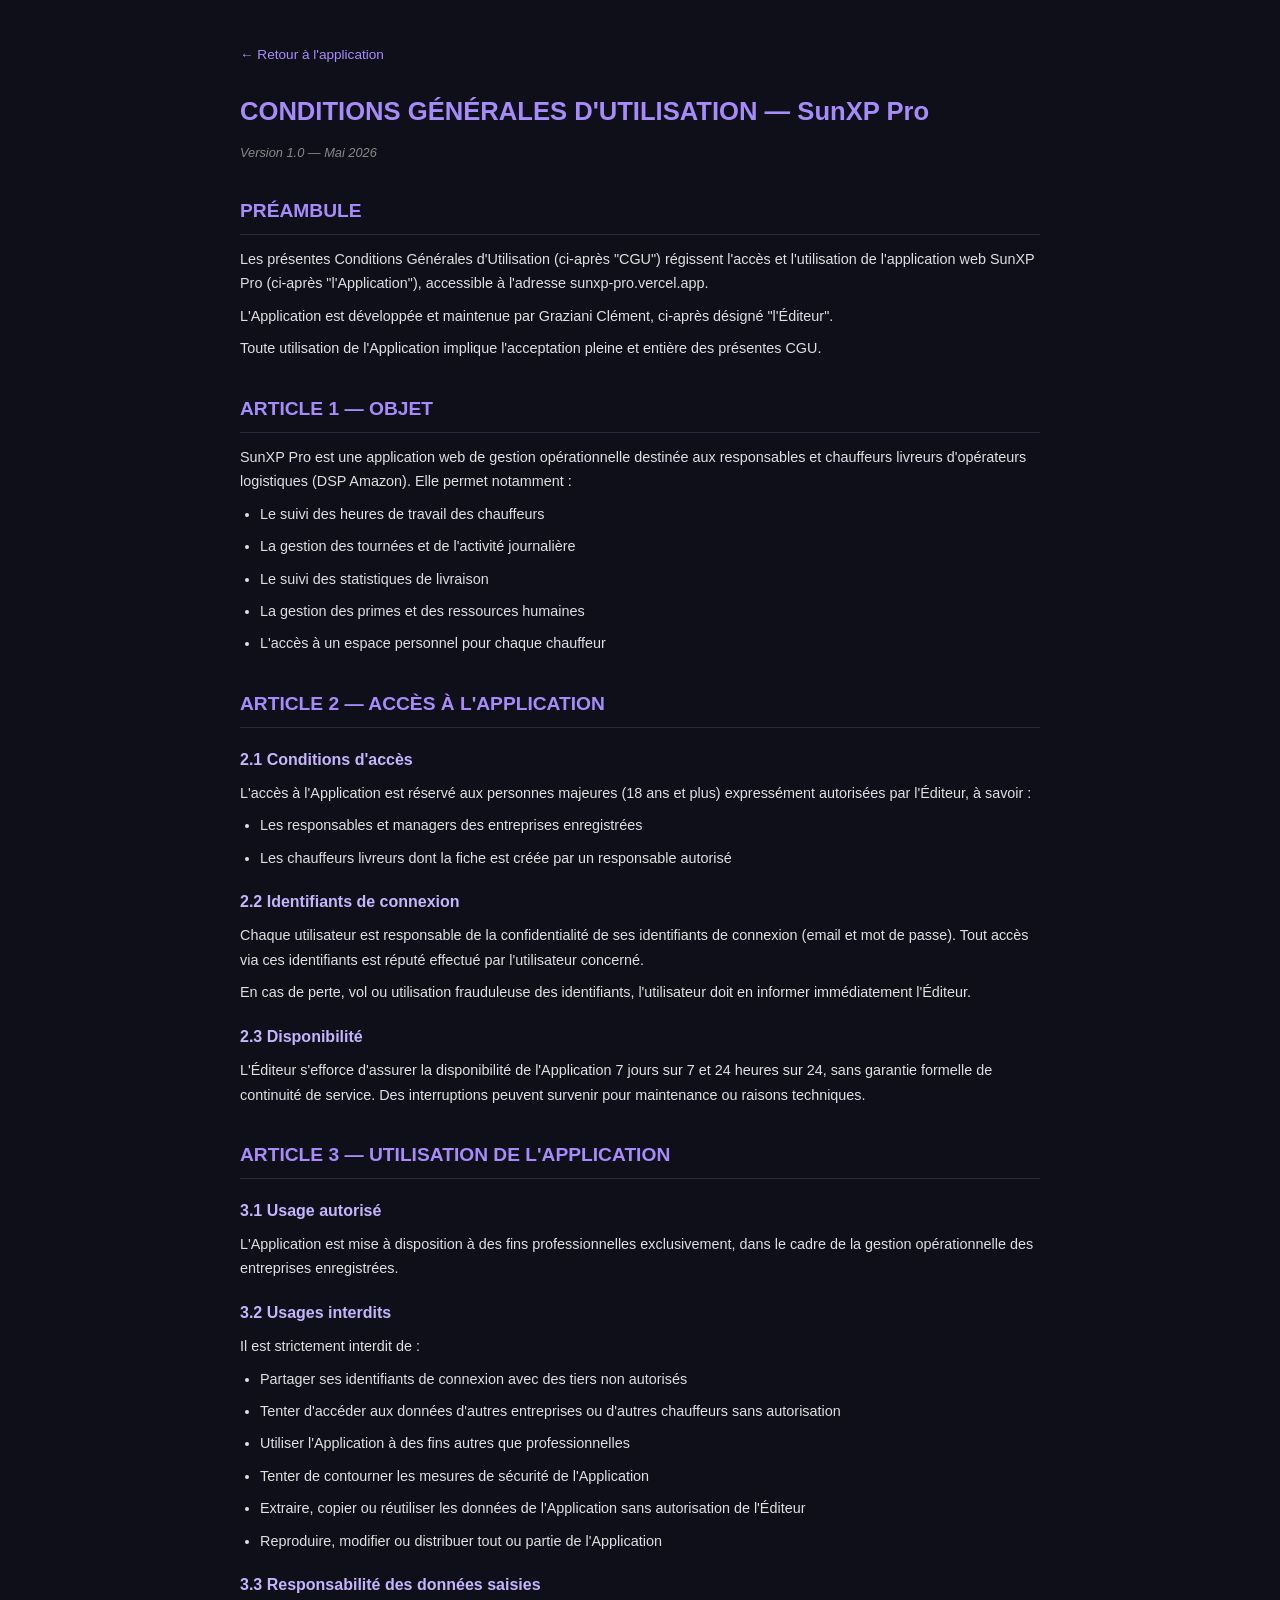
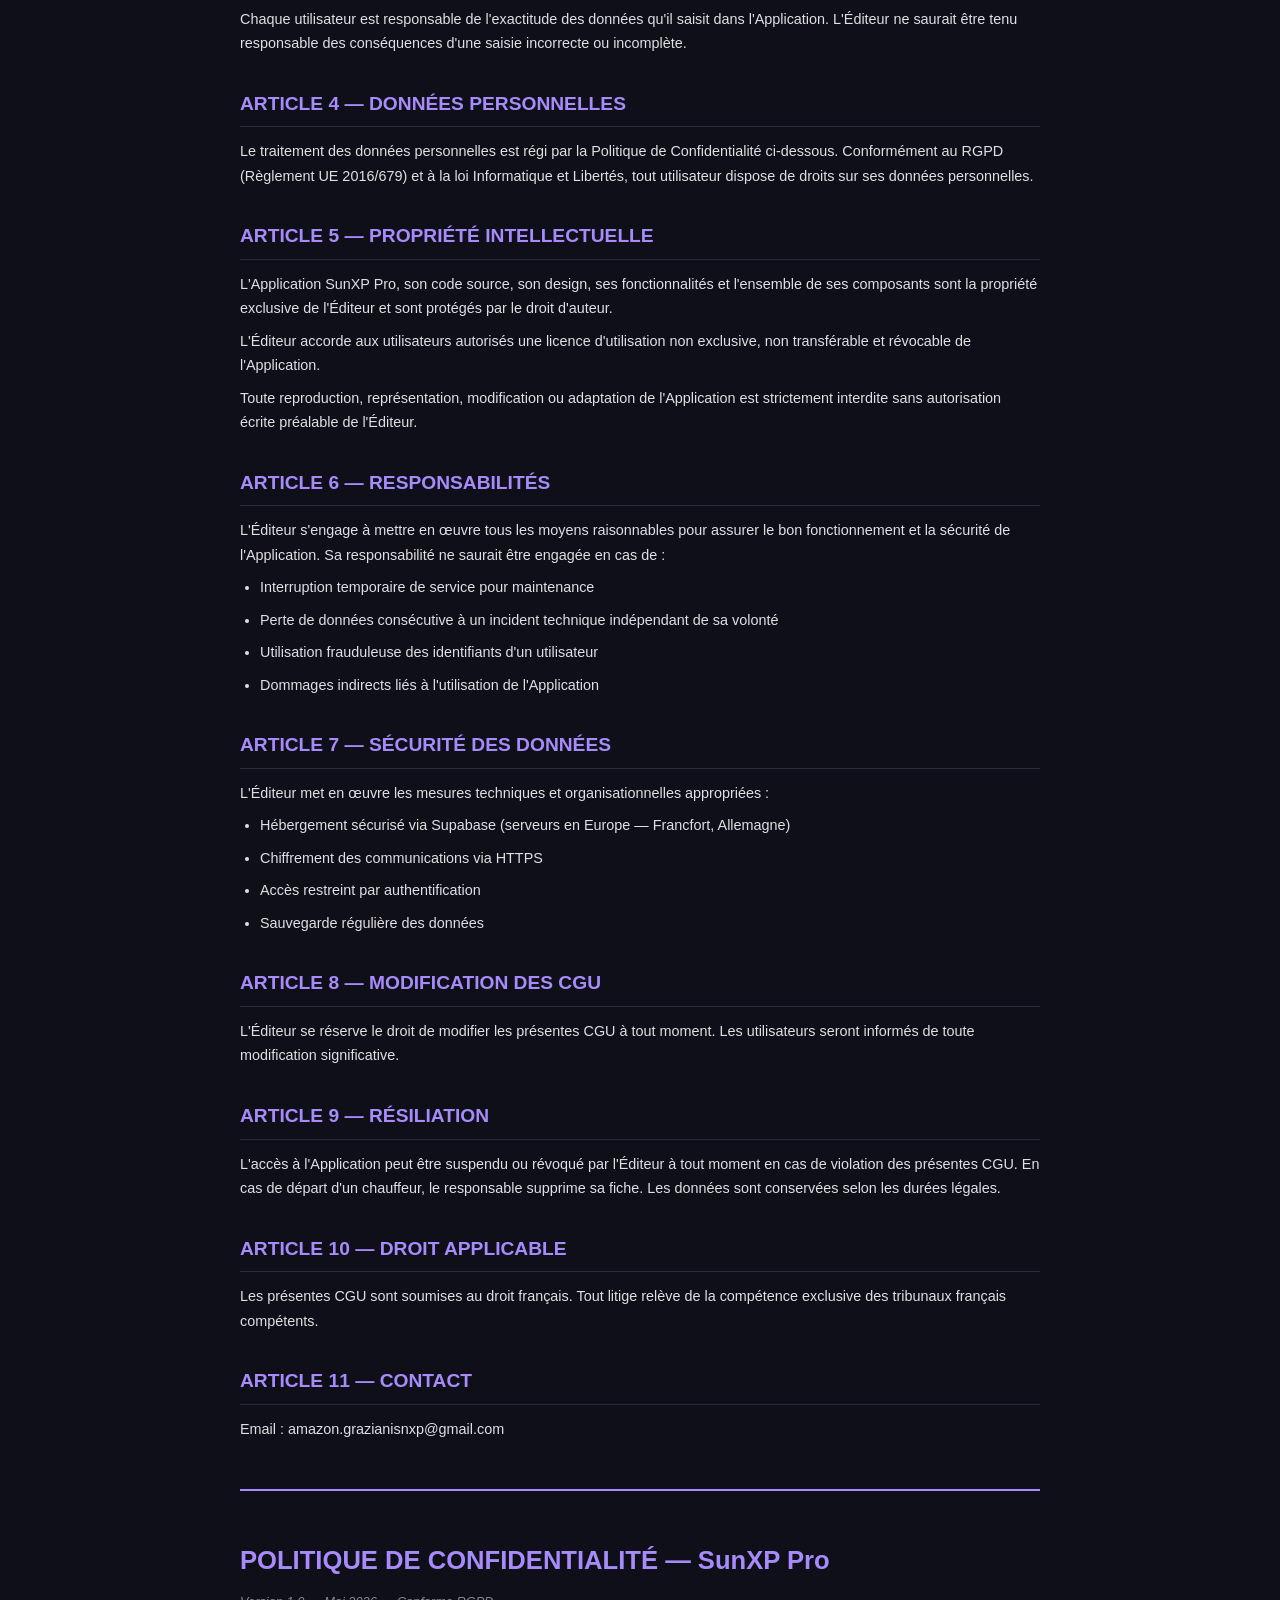
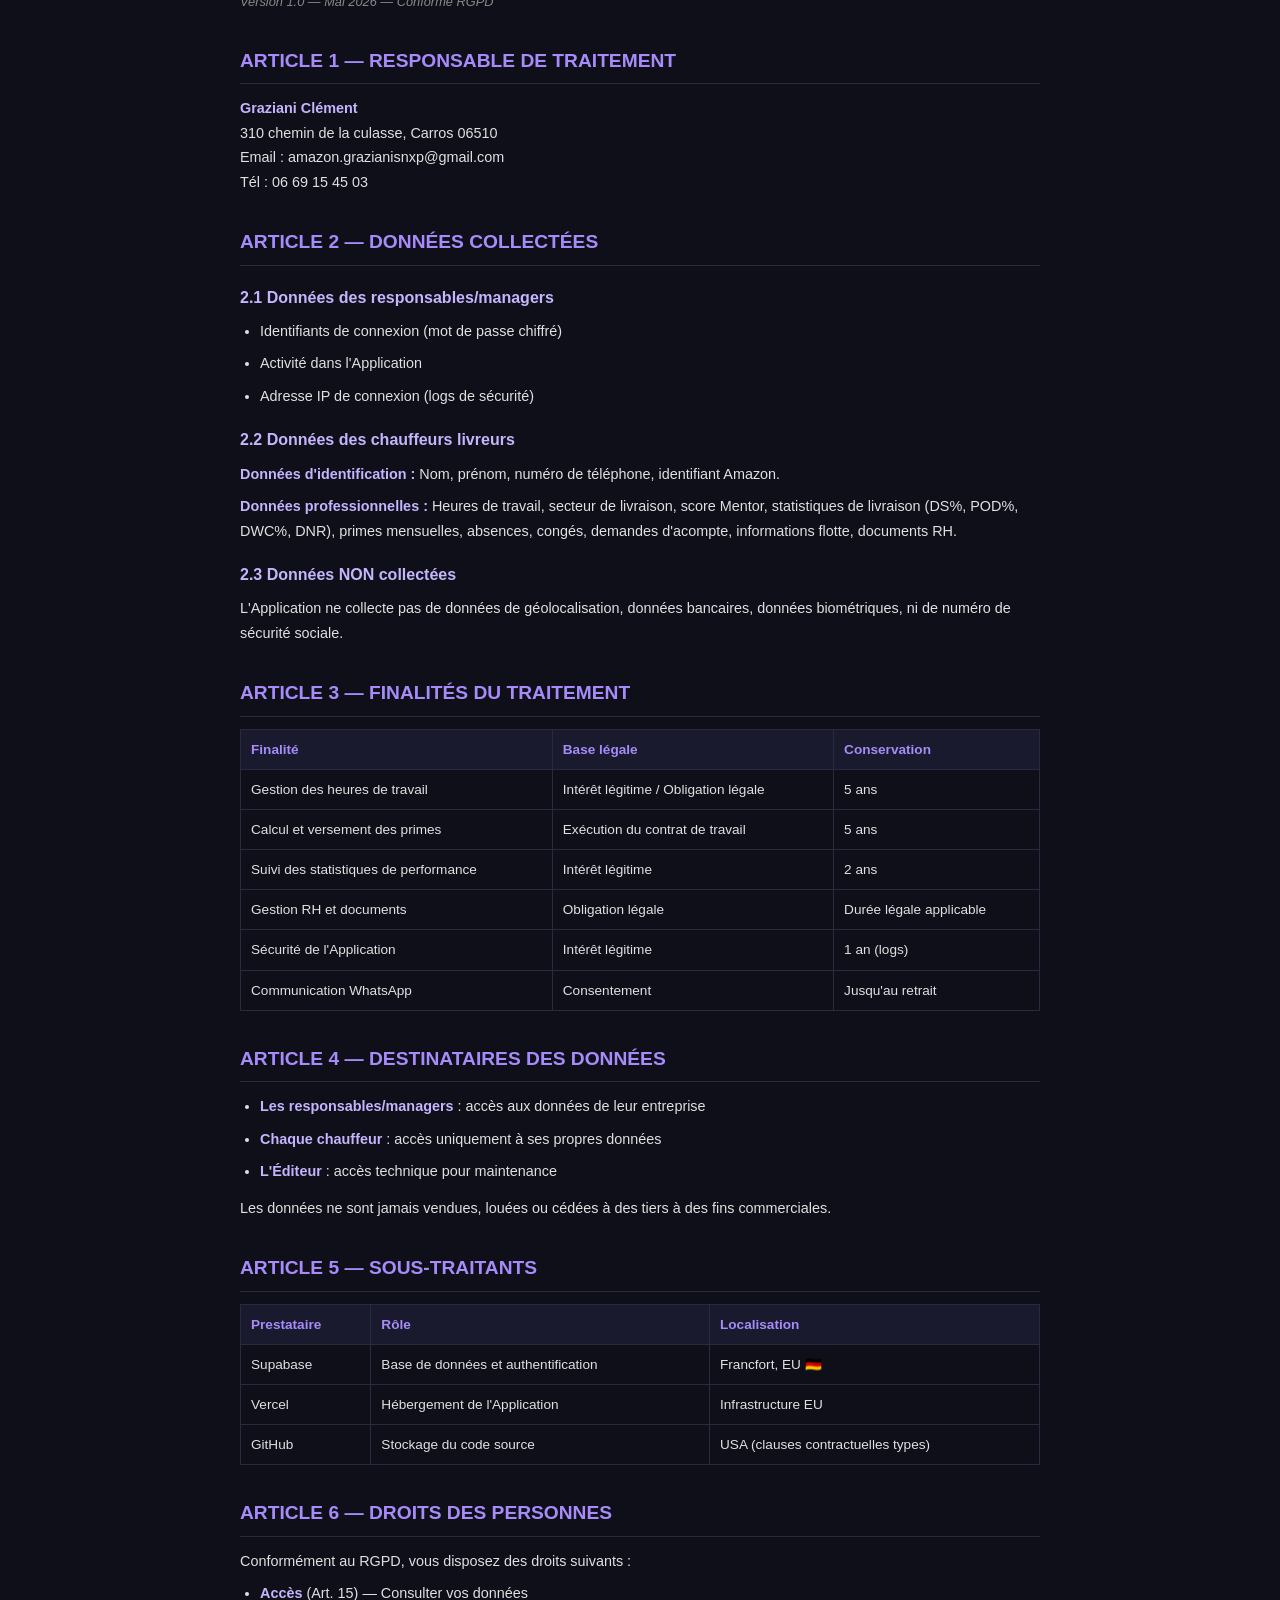
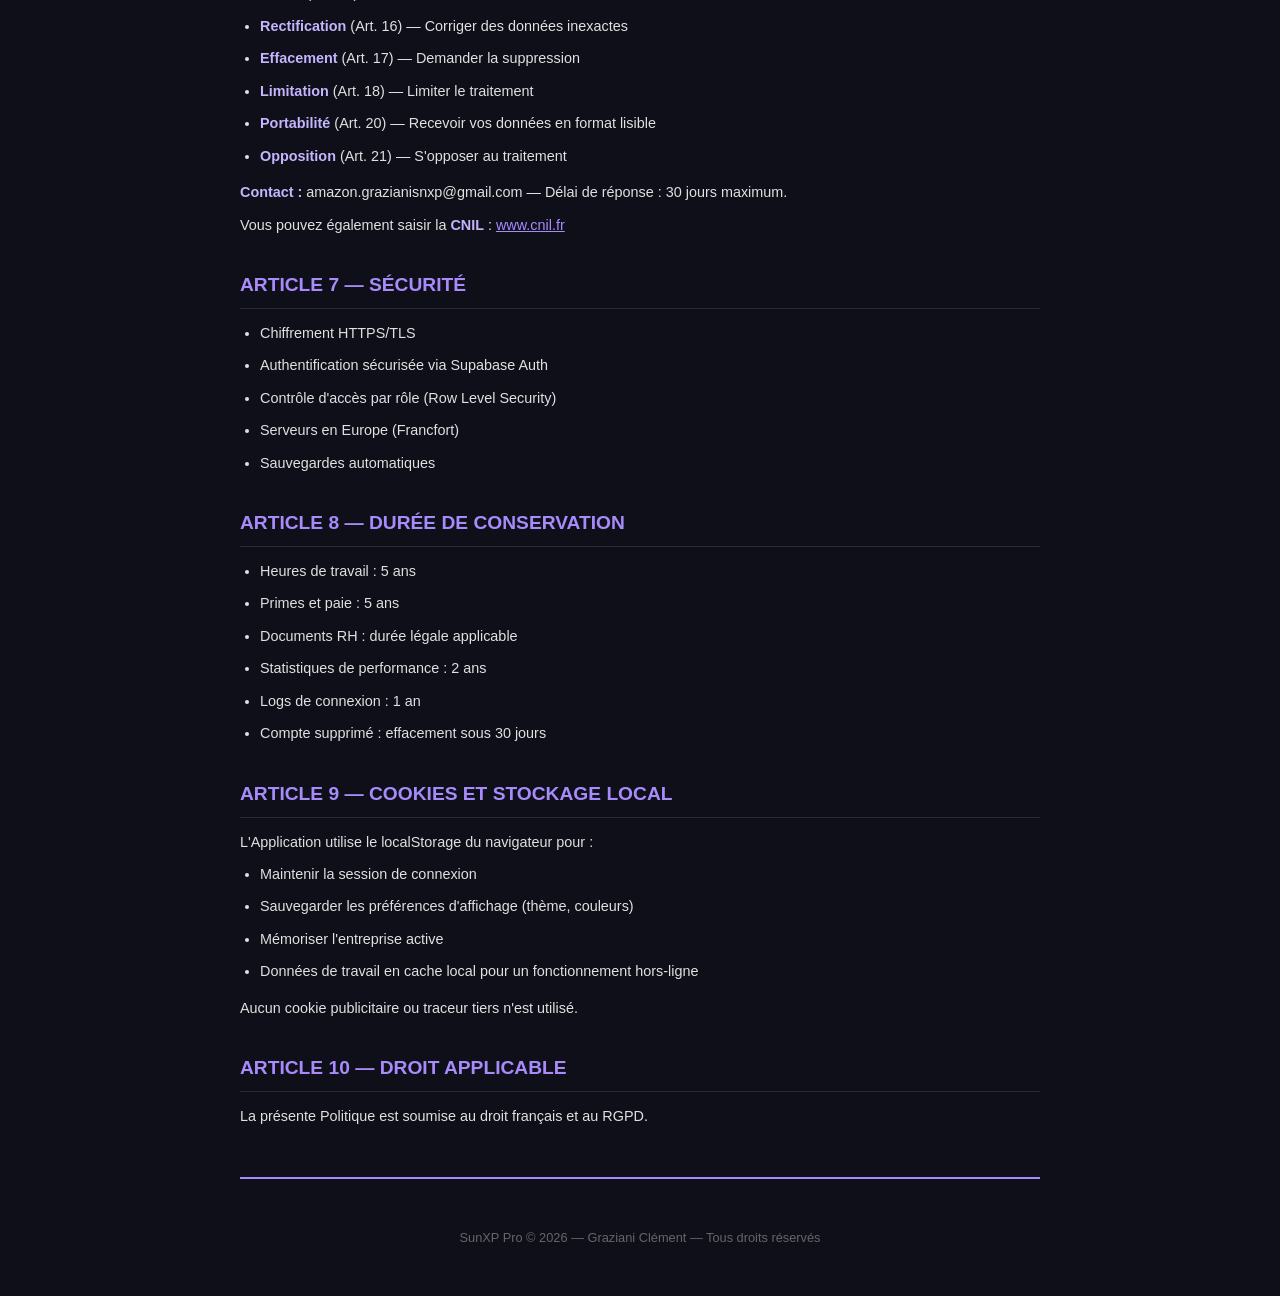
==== legal.html @ 94fd2b1e "feat: page CGU et politique de confidentialite + lien discret topbar" ====
<!DOCTYPE html>
<html lang="fr">
<head>
  <meta charset="UTF-8">
  <meta name="viewport" content="width=device-width, initial-scale=1.0">
  <title>CGU & Politique de Confidentialité — SunXP Pro</title>
  <style>
    * { margin: 0; padding: 0; box-sizing: border-box; }
    body { font-family: -apple-system, BlinkMacSystemFont, 'Segoe UI', Roboto, sans-serif; background: #0f0f1a; color: #e0e0e0; line-height: 1.7; padding: 40px 20px; }
    .container { max-width: 800px; margin: 0 auto; }
    h1 { font-size: 1.6rem; color: #a78bfa; margin-bottom: 8px; }
    h2 { font-size: 1.2rem; color: #a78bfa; margin-top: 32px; margin-bottom: 12px; border-bottom: 1px solid #2a2a3e; padding-bottom: 6px; }
    h3 { font-size: 1rem; color: #c4b5fd; margin-top: 18px; margin-bottom: 8px; }
    p, li { font-size: 0.9rem; margin-bottom: 8px; }
    ul, ol { padding-left: 20px; margin-bottom: 12px; }
    table { width: 100%; border-collapse: collapse; margin: 12px 0; font-size: 0.85rem; }
    th, td { border: 1px solid #2a2a3e; padding: 8px 10px; text-align: left; }
    th { background: #1a1a2e; color: #a78bfa; }
    .version { font-size: 0.8rem; color: #888; font-style: italic; margin-bottom: 24px; }
    .separator { border: none; border-top: 2px solid #a78bfa; margin: 48px 0; }
    .back-link { display: inline-block; margin-bottom: 24px; color: #a78bfa; text-decoration: none; font-size: 0.85rem; }
    .back-link:hover { text-decoration: underline; }
    strong { color: #c4b5fd; }
    a { color: #a78bfa; }
  </style>
</head>
<body>
  <div class="container">
    <a href="index.html" class="back-link">← Retour à l'application</a>

    <h1>CONDITIONS GÉNÉRALES D'UTILISATION — SunXP Pro</h1>
    <p class="version">Version 1.0 — Mai 2026</p>

    <h2>PRÉAMBULE</h2>
    <p>Les présentes Conditions Générales d'Utilisation (ci-après "CGU") régissent l'accès et l'utilisation de l'application web SunXP Pro (ci-après "l'Application"), accessible à l'adresse sunxp-pro.vercel.app.</p>
    <p>L'Application est développée et maintenue par Graziani Clément, ci-après désigné "l'Éditeur".</p>
    <p>Toute utilisation de l'Application implique l'acceptation pleine et entière des présentes CGU.</p>

    <h2>ARTICLE 1 — OBJET</h2>
    <p>SunXP Pro est une application web de gestion opérationnelle destinée aux responsables et chauffeurs livreurs d'opérateurs logistiques (DSP Amazon). Elle permet notamment :</p>
    <ul>
      <li>Le suivi des heures de travail des chauffeurs</li>
      <li>La gestion des tournées et de l'activité journalière</li>
      <li>Le suivi des statistiques de livraison</li>
      <li>La gestion des primes et des ressources humaines</li>
      <li>L'accès à un espace personnel pour chaque chauffeur</li>
    </ul>

    <h2>ARTICLE 2 — ACCÈS À L'APPLICATION</h2>
    <h3>2.1 Conditions d'accès</h3>
    <p>L'accès à l'Application est réservé aux personnes majeures (18 ans et plus) expressément autorisées par l'Éditeur, à savoir :</p>
    <ul>
      <li>Les responsables et managers des entreprises enregistrées</li>
      <li>Les chauffeurs livreurs dont la fiche est créée par un responsable autorisé</li>
    </ul>
    <h3>2.2 Identifiants de connexion</h3>
    <p>Chaque utilisateur est responsable de la confidentialité de ses identifiants de connexion (email et mot de passe). Tout accès via ces identifiants est réputé effectué par l'utilisateur concerné.</p>
    <p>En cas de perte, vol ou utilisation frauduleuse des identifiants, l'utilisateur doit en informer immédiatement l'Éditeur.</p>
    <h3>2.3 Disponibilité</h3>
    <p>L'Éditeur s'efforce d'assurer la disponibilité de l'Application 7 jours sur 7 et 24 heures sur 24, sans garantie formelle de continuité de service. Des interruptions peuvent survenir pour maintenance ou raisons techniques.</p>

    <h2>ARTICLE 3 — UTILISATION DE L'APPLICATION</h2>
    <h3>3.1 Usage autorisé</h3>
    <p>L'Application est mise à disposition à des fins professionnelles exclusivement, dans le cadre de la gestion opérationnelle des entreprises enregistrées.</p>
    <h3>3.2 Usages interdits</h3>
    <p>Il est strictement interdit de :</p>
    <ul>
      <li>Partager ses identifiants de connexion avec des tiers non autorisés</li>
      <li>Tenter d'accéder aux données d'autres entreprises ou d'autres chauffeurs sans autorisation</li>
      <li>Utiliser l'Application à des fins autres que professionnelles</li>
      <li>Tenter de contourner les mesures de sécurité de l'Application</li>
      <li>Extraire, copier ou réutiliser les données de l'Application sans autorisation de l'Éditeur</li>
      <li>Reproduire, modifier ou distribuer tout ou partie de l'Application</li>
    </ul>
    <h3>3.3 Responsabilité des données saisies</h3>
    <p>Chaque utilisateur est responsable de l'exactitude des données qu'il saisit dans l'Application. L'Éditeur ne saurait être tenu responsable des conséquences d'une saisie incorrecte ou incomplète.</p>

    <h2>ARTICLE 4 — DONNÉES PERSONNELLES</h2>
    <p>Le traitement des données personnelles est régi par la Politique de Confidentialité ci-dessous. Conformément au RGPD (Règlement UE 2016/679) et à la loi Informatique et Libertés, tout utilisateur dispose de droits sur ses données personnelles.</p>

    <h2>ARTICLE 5 — PROPRIÉTÉ INTELLECTUELLE</h2>
    <p>L'Application SunXP Pro, son code source, son design, ses fonctionnalités et l'ensemble de ses composants sont la propriété exclusive de l'Éditeur et sont protégés par le droit d'auteur.</p>
    <p>L'Éditeur accorde aux utilisateurs autorisés une licence d'utilisation non exclusive, non transférable et révocable de l'Application.</p>
    <p>Toute reproduction, représentation, modification ou adaptation de l'Application est strictement interdite sans autorisation écrite préalable de l'Éditeur.</p>

    <h2>ARTICLE 6 — RESPONSABILITÉS</h2>
    <p>L'Éditeur s'engage à mettre en œuvre tous les moyens raisonnables pour assurer le bon fonctionnement et la sécurité de l'Application. Sa responsabilité ne saurait être engagée en cas de :</p>
    <ul>
      <li>Interruption temporaire de service pour maintenance</li>
      <li>Perte de données consécutive à un incident technique indépendant de sa volonté</li>
      <li>Utilisation frauduleuse des identifiants d'un utilisateur</li>
      <li>Dommages indirects liés à l'utilisation de l'Application</li>
    </ul>

    <h2>ARTICLE 7 — SÉCURITÉ DES DONNÉES</h2>
    <p>L'Éditeur met en œuvre les mesures techniques et organisationnelles appropriées :</p>
    <ul>
      <li>Hébergement sécurisé via Supabase (serveurs en Europe — Francfort, Allemagne)</li>
      <li>Chiffrement des communications via HTTPS</li>
      <li>Accès restreint par authentification</li>
      <li>Sauvegarde régulière des données</li>
    </ul>

    <h2>ARTICLE 8 — MODIFICATION DES CGU</h2>
    <p>L'Éditeur se réserve le droit de modifier les présentes CGU à tout moment. Les utilisateurs seront informés de toute modification significative.</p>

    <h2>ARTICLE 9 — RÉSILIATION</h2>
    <p>L'accès à l'Application peut être suspendu ou révoqué par l'Éditeur à tout moment en cas de violation des présentes CGU. En cas de départ d'un chauffeur, le responsable supprime sa fiche. Les données sont conservées selon les durées légales.</p>

    <h2>ARTICLE 10 — DROIT APPLICABLE</h2>
    <p>Les présentes CGU sont soumises au droit français. Tout litige relève de la compétence exclusive des tribunaux français compétents.</p>

    <h2>ARTICLE 11 — CONTACT</h2>
    <p>Email : amazon.grazianisnxp@gmail.com</p>

    <hr class="separator">

    <h1>POLITIQUE DE CONFIDENTIALITÉ — SunXP Pro</h1>
    <p class="version">Version 1.0 — Mai 2026 — Conforme RGPD</p>

    <h2>ARTICLE 1 — RESPONSABLE DE TRAITEMENT</h2>
    <p><strong>Graziani Clément</strong><br>
    310 chemin de la culasse, Carros 06510<br>
    Email : amazon.grazianisnxp@gmail.com<br>
    Tél : 06 69 15 45 03</p>

    <h2>ARTICLE 2 — DONNÉES COLLECTÉES</h2>
    <h3>2.1 Données des responsables/managers</h3>
    <ul>
      <li>Identifiants de connexion (mot de passe chiffré)</li>
      <li>Activité dans l'Application</li>
      <li>Adresse IP de connexion (logs de sécurité)</li>
    </ul>
    <h3>2.2 Données des chauffeurs livreurs</h3>
    <p><strong>Données d'identification :</strong> Nom, prénom, numéro de téléphone, identifiant Amazon.</p>
    <p><strong>Données professionnelles :</strong> Heures de travail, secteur de livraison, score Mentor, statistiques de livraison (DS%, POD%, DWC%, DNR), primes mensuelles, absences, congés, demandes d'acompte, informations flotte, documents RH.</p>
    <h3>2.3 Données NON collectées</h3>
    <p>L'Application ne collecte pas de données de géolocalisation, données bancaires, données biométriques, ni de numéro de sécurité sociale.</p>

    <h2>ARTICLE 3 — FINALITÉS DU TRAITEMENT</h2>
    <table>
      <thead><tr><th>Finalité</th><th>Base légale</th><th>Conservation</th></tr></thead>
      <tbody>
        <tr><td>Gestion des heures de travail</td><td>Intérêt légitime / Obligation légale</td><td>5 ans</td></tr>
        <tr><td>Calcul et versement des primes</td><td>Exécution du contrat de travail</td><td>5 ans</td></tr>
        <tr><td>Suivi des statistiques de performance</td><td>Intérêt légitime</td><td>2 ans</td></tr>
        <tr><td>Gestion RH et documents</td><td>Obligation légale</td><td>Durée légale applicable</td></tr>
        <tr><td>Sécurité de l'Application</td><td>Intérêt légitime</td><td>1 an (logs)</td></tr>
        <tr><td>Communication WhatsApp</td><td>Consentement</td><td>Jusqu'au retrait</td></tr>
      </tbody>
    </table>

    <h2>ARTICLE 4 — DESTINATAIRES DES DONNÉES</h2>
    <ul>
      <li><strong>Les responsables/managers</strong> : accès aux données de leur entreprise</li>
      <li><strong>Chaque chauffeur</strong> : accès uniquement à ses propres données</li>
      <li><strong>L'Éditeur</strong> : accès technique pour maintenance</li>
    </ul>
    <p>Les données ne sont jamais vendues, louées ou cédées à des tiers à des fins commerciales.</p>

    <h2>ARTICLE 5 — SOUS-TRAITANTS</h2>
    <table>
      <thead><tr><th>Prestataire</th><th>Rôle</th><th>Localisation</th></tr></thead>
      <tbody>
        <tr><td>Supabase</td><td>Base de données et authentification</td><td>Francfort, EU 🇩🇪</td></tr>
        <tr><td>Vercel</td><td>Hébergement de l'Application</td><td>Infrastructure EU</td></tr>
        <tr><td>GitHub</td><td>Stockage du code source</td><td>USA (clauses contractuelles types)</td></tr>
      </tbody>
    </table>

    <h2>ARTICLE 6 — DROITS DES PERSONNES</h2>
    <p>Conformément au RGPD, vous disposez des droits suivants :</p>
    <ul>
      <li><strong>Accès</strong> (Art. 15) — Consulter vos données</li>
      <li><strong>Rectification</strong> (Art. 16) — Corriger des données inexactes</li>
      <li><strong>Effacement</strong> (Art. 17) — Demander la suppression</li>
      <li><strong>Limitation</strong> (Art. 18) — Limiter le traitement</li>
      <li><strong>Portabilité</strong> (Art. 20) — Recevoir vos données en format lisible</li>
      <li><strong>Opposition</strong> (Art. 21) — S'opposer au traitement</li>
    </ul>
    <p><strong>Contact :</strong> amazon.grazianisnxp@gmail.com — Délai de réponse : 30 jours maximum.</p>
    <p>Vous pouvez également saisir la <strong>CNIL</strong> : <a href="https://www.cnil.fr" target="_blank">www.cnil.fr</a></p>

    <h2>ARTICLE 7 — SÉCURITÉ</h2>
    <ul>
      <li>Chiffrement HTTPS/TLS</li>
      <li>Authentification sécurisée via Supabase Auth</li>
      <li>Contrôle d'accès par rôle (Row Level Security)</li>
      <li>Serveurs en Europe (Francfort)</li>
      <li>Sauvegardes automatiques</li>
    </ul>

    <h2>ARTICLE 8 — DURÉE DE CONSERVATION</h2>
    <ul>
      <li>Heures de travail : 5 ans</li>
      <li>Primes et paie : 5 ans</li>
      <li>Documents RH : durée légale applicable</li>
      <li>Statistiques de performance : 2 ans</li>
      <li>Logs de connexion : 1 an</li>
      <li>Compte supprimé : effacement sous 30 jours</li>
    </ul>

    <h2>ARTICLE 9 — COOKIES ET STOCKAGE LOCAL</h2>
    <p>L'Application utilise le localStorage du navigateur pour :</p>
    <ul>
      <li>Maintenir la session de connexion</li>
      <li>Sauvegarder les préférences d'affichage (thème, couleurs)</li>
      <li>Mémoriser l'entreprise active</li>
      <li>Données de travail en cache local pour un fonctionnement hors-ligne</li>
    </ul>
    <p>Aucun cookie publicitaire ou traceur tiers n'est utilisé.</p>

    <h2>ARTICLE 10 — DROIT APPLICABLE</h2>
    <p>La présente Politique est soumise au droit français et au RGPD.</p>

    <hr class="separator">
    <p style="text-align:center;font-size:0.8rem;color:#666;margin-top:24px;">SunXP Pro © 2026 — Graziani Clément — Tous droits réservés</p>
  </div>
</body>
</html>
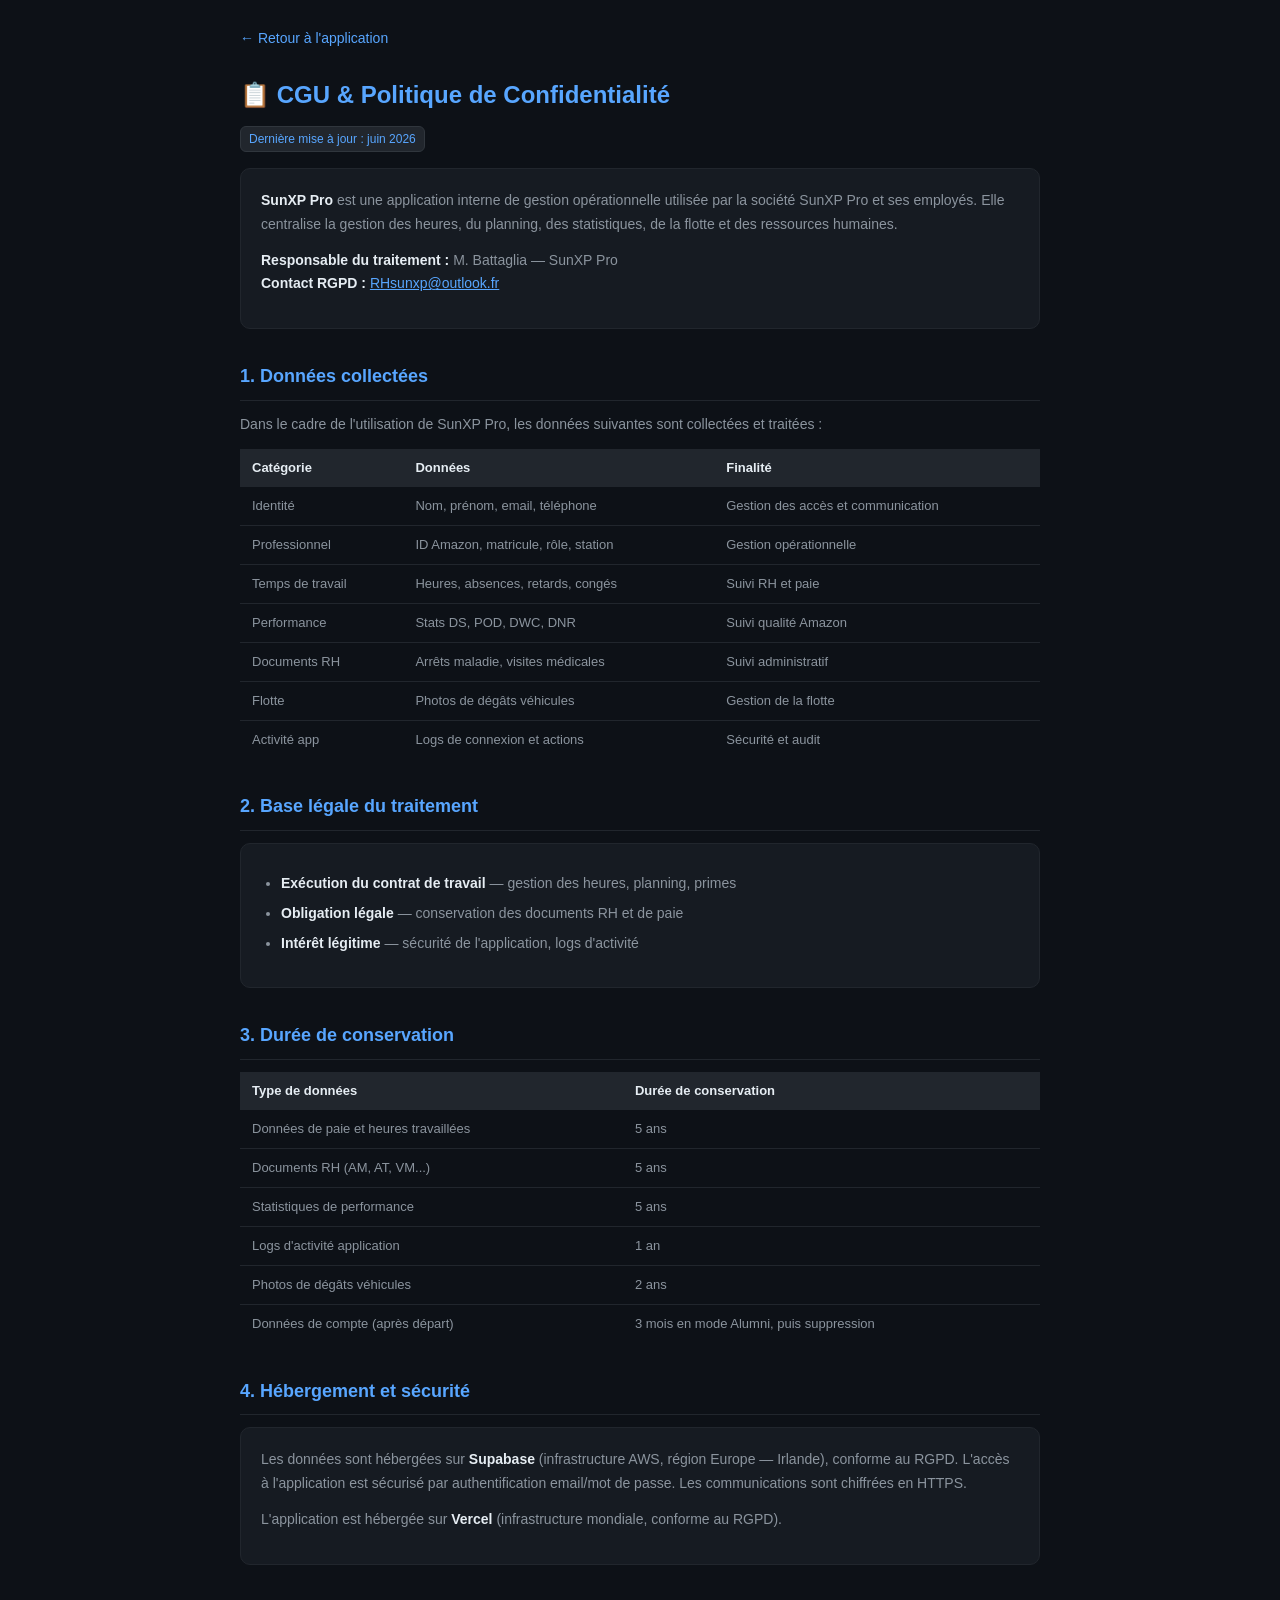
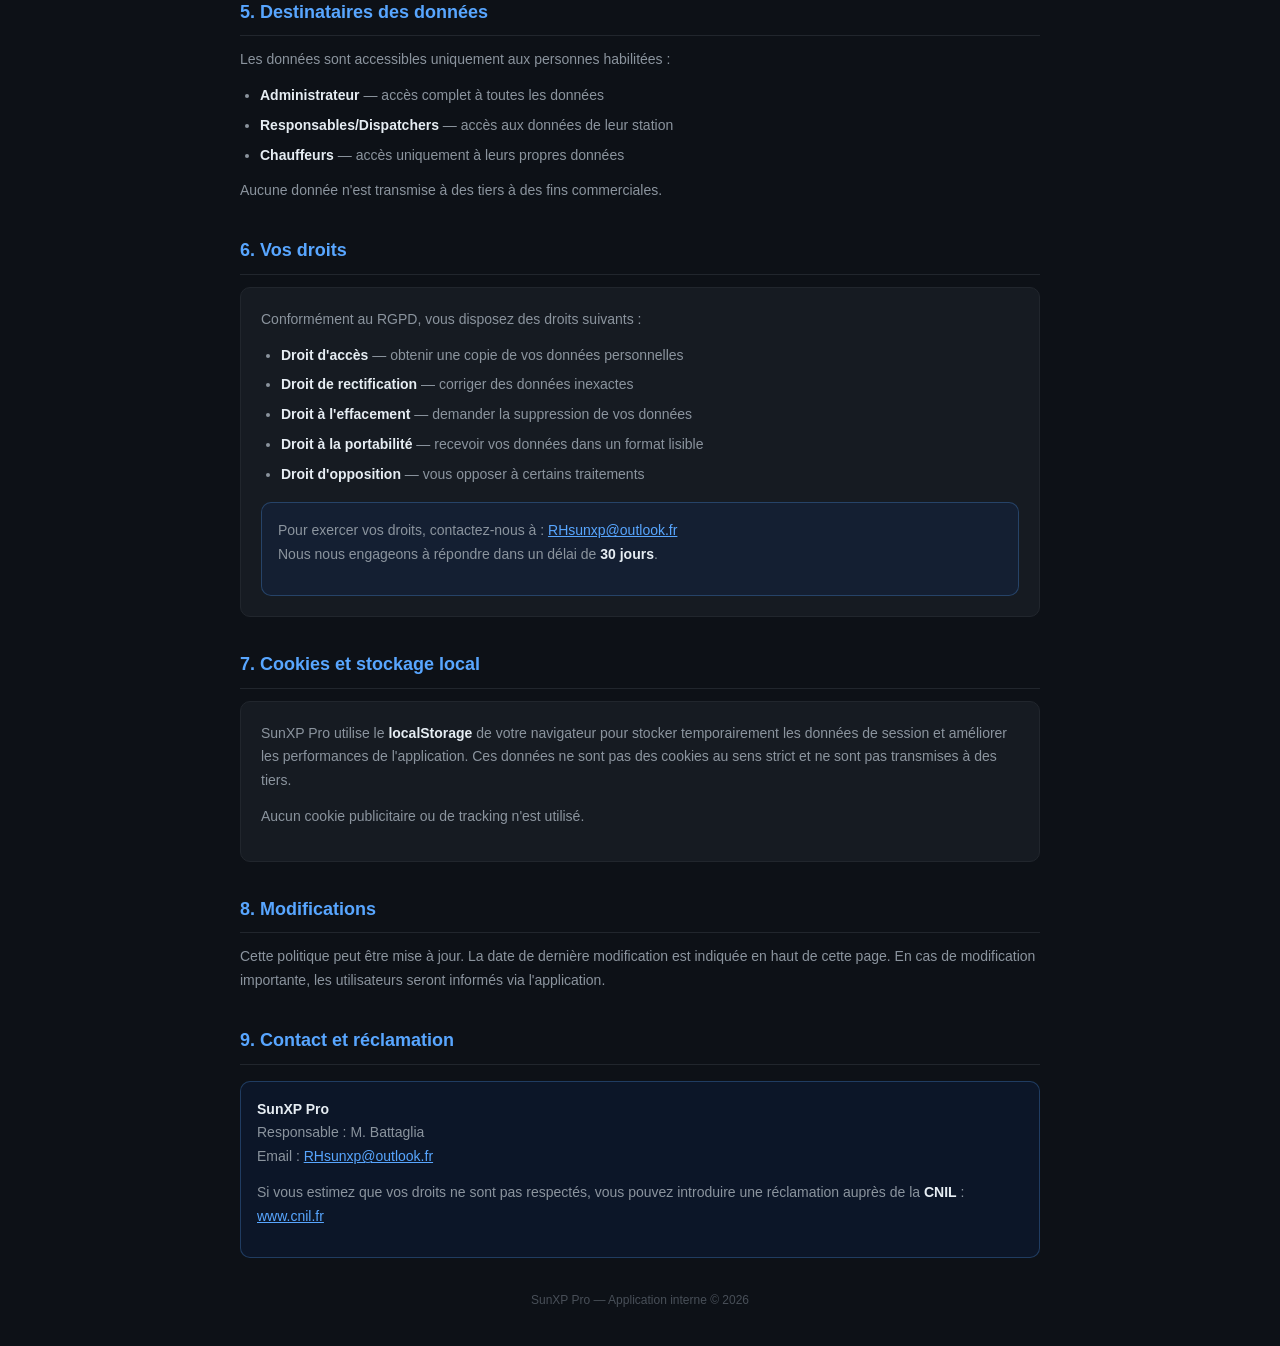
==== commit 970f662d: "docs(legal): refonte complete CGU et politique de confidentialite RGPD" ====
--- a/legal.html
+++ b/legal.html
@@ -3,218 +3,126 @@
 <head>
   <meta charset="UTF-8">
   <meta name="viewport" content="width=device-width, initial-scale=1.0">
-  <title>CGU & Politique de Confidentialité — SunXP Pro</title>
+  <title>CGU & Confidentialité — SunXP Pro</title>
   <style>
     * { margin: 0; padding: 0; box-sizing: border-box; }
-    body { font-family: -apple-system, BlinkMacSystemFont, 'Segoe UI', Roboto, sans-serif; background: #0f0f1a; color: #e0e0e0; line-height: 1.7; padding: 40px 20px; }
+    body { font-family: -apple-system, BlinkMacSystemFont, 'Segoe UI', sans-serif; background: #0d1117; color: #e6edf3; line-height: 1.7; padding: 24px; }
     .container { max-width: 800px; margin: 0 auto; }
-    h1 { font-size: 1.6rem; color: #a78bfa; margin-bottom: 8px; }
-    h2 { font-size: 1.2rem; color: #a78bfa; margin-top: 32px; margin-bottom: 12px; border-bottom: 1px solid #2a2a3e; padding-bottom: 6px; }
-    h3 { font-size: 1rem; color: #c4b5fd; margin-top: 18px; margin-bottom: 8px; }
-    p, li { font-size: 0.9rem; margin-bottom: 8px; }
-    ul, ol { padding-left: 20px; margin-bottom: 12px; }
-    table { width: 100%; border-collapse: collapse; margin: 12px 0; font-size: 0.85rem; }
-    th, td { border: 1px solid #2a2a3e; padding: 8px 10px; text-align: left; }
-    th { background: #1a1a2e; color: #a78bfa; }
-    .version { font-size: 0.8rem; color: #888; font-style: italic; margin-bottom: 24px; }
-    .separator { border: none; border-top: 2px solid #a78bfa; margin: 48px 0; }
-    .back-link { display: inline-block; margin-bottom: 24px; color: #a78bfa; text-decoration: none; font-size: 0.85rem; }
-    .back-link:hover { text-decoration: underline; }
-    strong { color: #c4b5fd; }
-    a { color: #a78bfa; }
+    h1 { font-size: 24px; color: #58a6ff; margin-bottom: 8px; }
+    h2 { font-size: 18px; color: #58a6ff; margin: 32px 0 12px; border-bottom: 1px solid #21262d; padding-bottom: 8px; }
+    h3 { font-size: 15px; color: #e6edf3; margin: 20px 0 8px; }
+    p { margin-bottom: 12px; color: #8b949e; font-size: 14px; }
+    ul { margin: 8px 0 12px 20px; color: #8b949e; font-size: 14px; }
+    li { margin-bottom: 6px; }
+    .badge { display: inline-block; background: #21262d; border: 1px solid #30363d; border-radius: 6px; padding: 2px 8px; font-size: 12px; color: #58a6ff; margin-bottom: 16px; }
+    .card { background: #161b22; border: 1px solid #21262d; border-radius: 10px; padding: 20px; margin-bottom: 16px; }
+    .highlight { color: #e6edf3; font-weight: 600; }
+    .back-btn { display: inline-block; margin-bottom: 24px; color: #58a6ff; text-decoration: none; font-size: 14px; }
+    .back-btn:hover { text-decoration: underline; }
+    .contact-box { background: #0d419d22; border: 1px solid #58a6ff44; border-radius: 10px; padding: 16px; margin-top: 16px; }
+    .contact-box a { color: #58a6ff; }
+    table { width: 100%; border-collapse: collapse; margin: 12px 0; font-size: 13px; }
+    th { background: #21262d; color: #e6edf3; padding: 8px 12px; text-align: left; }
+    td { padding: 8px 12px; border-bottom: 1px solid #21262d; color: #8b949e; }
+    tr:last-child td { border-bottom: none; }
   </style>
 </head>
 <body>
   <div class="container">
-    <a href="index.html" class="back-link">← Retour à l'application</a>
+    <a href="javascript:history.back()" class="back-btn">← Retour à l'application</a>
 
-    <h1>CONDITIONS GÉNÉRALES D'UTILISATION — SunXP Pro</h1>
-    <p class="version">Version 1.0 — Mai 2026</p>
+    <h1>📋 CGU & Politique de Confidentialité</h1>
+    <span class="badge">Dernière mise à jour : juin 2026</span>
 
-    <h2>PRÉAMBULE</h2>
-    <p>Les présentes Conditions Générales d'Utilisation (ci-après "CGU") régissent l'accès et l'utilisation de l'application web SunXP Pro (ci-après "l'Application"), accessible à l'adresse sunxp-pro.vercel.app.</p>
-    <p>L'Application est développée et maintenue par Graziani Clément, ci-après désigné "l'Éditeur".</p>
-    <p>Toute utilisation de l'Application implique l'acceptation pleine et entière des présentes CGU.</p>
+    <div class="card">
+      <p><span class="highlight">SunXP Pro</span> est une application interne de gestion opérationnelle utilisée par la société SunXP Pro et ses employés. Elle centralise la gestion des heures, du planning, des statistiques, de la flotte et des ressources humaines.</p>
+      <p><span class="highlight">Responsable du traitement :</span> M. Battaglia — SunXP Pro<br>
+      <span class="highlight">Contact RGPD :</span> <a href="mailto:RHsunxp@outlook.fr" style="color:#58a6ff;">RHsunxp@outlook.fr</a></p>
+    </div>
 
-    <h2>ARTICLE 1 — OBJET</h2>
-    <p>SunXP Pro est une application web de gestion opérationnelle destinée aux responsables et chauffeurs livreurs d'opérateurs logistiques (DSP Amazon). Elle permet notamment :</p>
-    <ul>
-      <li>Le suivi des heures de travail des chauffeurs</li>
-      <li>La gestion des tournées et de l'activité journalière</li>
-      <li>Le suivi des statistiques de livraison</li>
-      <li>La gestion des primes et des ressources humaines</li>
-      <li>L'accès à un espace personnel pour chaque chauffeur</li>
-    </ul>
+    <h2>1. Données collectées</h2>
+    <p>Dans le cadre de l'utilisation de SunXP Pro, les données suivantes sont collectées et traitées :</p>
 
-    <h2>ARTICLE 2 — ACCÈS À L'APPLICATION</h2>
-    <h3>2.1 Conditions d'accès</h3>
-    <p>L'accès à l'Application est réservé aux personnes majeures (18 ans et plus) expressément autorisées par l'Éditeur, à savoir :</p>
-    <ul>
-      <li>Les responsables et managers des entreprises enregistrées</li>
-      <li>Les chauffeurs livreurs dont la fiche est créée par un responsable autorisé</li>
-    </ul>
-    <h3>2.2 Identifiants de connexion</h3>
-    <p>Chaque utilisateur est responsable de la confidentialité de ses identifiants de connexion (email et mot de passe). Tout accès via ces identifiants est réputé effectué par l'utilisateur concerné.</p>
-    <p>En cas de perte, vol ou utilisation frauduleuse des identifiants, l'utilisateur doit en informer immédiatement l'Éditeur.</p>
-    <h3>2.3 Disponibilité</h3>
-    <p>L'Éditeur s'efforce d'assurer la disponibilité de l'Application 7 jours sur 7 et 24 heures sur 24, sans garantie formelle de continuité de service. Des interruptions peuvent survenir pour maintenance ou raisons techniques.</p>
-
-    <h2>ARTICLE 3 — UTILISATION DE L'APPLICATION</h2>
-    <h3>3.1 Usage autorisé</h3>
-    <p>L'Application est mise à disposition à des fins professionnelles exclusivement, dans le cadre de la gestion opérationnelle des entreprises enregistrées.</p>
-    <h3>3.2 Usages interdits</h3>
-    <p>Il est strictement interdit de :</p>
-    <ul>
-      <li>Partager ses identifiants de connexion avec des tiers non autorisés</li>
-      <li>Tenter d'accéder aux données d'autres entreprises ou d'autres chauffeurs sans autorisation</li>
-      <li>Utiliser l'Application à des fins autres que professionnelles</li>
-      <li>Tenter de contourner les mesures de sécurité de l'Application</li>
-      <li>Extraire, copier ou réutiliser les données de l'Application sans autorisation de l'Éditeur</li>
-      <li>Reproduire, modifier ou distribuer tout ou partie de l'Application</li>
-    </ul>
-    <h3>3.3 Responsabilité des données saisies</h3>
-    <p>Chaque utilisateur est responsable de l'exactitude des données qu'il saisit dans l'Application. L'Éditeur ne saurait être tenu responsable des conséquences d'une saisie incorrecte ou incomplète.</p>
-
-    <h2>ARTICLE 4 — DONNÉES PERSONNELLES</h2>
-    <p>Le traitement des données personnelles est régi par la Politique de Confidentialité ci-dessous. Conformément au RGPD (Règlement UE 2016/679) et à la loi Informatique et Libertés, tout utilisateur dispose de droits sur ses données personnelles.</p>
-
-    <h2>ARTICLE 5 — PROPRIÉTÉ INTELLECTUELLE</h2>
-    <p>L'Application SunXP Pro, son code source, son design, ses fonctionnalités et l'ensemble de ses composants sont la propriété exclusive de l'Éditeur et sont protégés par le droit d'auteur.</p>
-    <p>L'Éditeur accorde aux utilisateurs autorisés une licence d'utilisation non exclusive, non transférable et révocable de l'Application.</p>
-    <p>Toute reproduction, représentation, modification ou adaptation de l'Application est strictement interdite sans autorisation écrite préalable de l'Éditeur.</p>
-
-    <h2>ARTICLE 6 — RESPONSABILITÉS</h2>
-    <p>L'Éditeur s'engage à mettre en œuvre tous les moyens raisonnables pour assurer le bon fonctionnement et la sécurité de l'Application. Sa responsabilité ne saurait être engagée en cas de :</p>
-    <ul>
-      <li>Interruption temporaire de service pour maintenance</li>
-      <li>Perte de données consécutive à un incident technique indépendant de sa volonté</li>
-      <li>Utilisation frauduleuse des identifiants d'un utilisateur</li>
-      <li>Dommages indirects liés à l'utilisation de l'Application</li>
-    </ul>
-
-    <h2>ARTICLE 7 — SÉCURITÉ DES DONNÉES</h2>
-    <p>L'Éditeur met en œuvre les mesures techniques et organisationnelles appropriées :</p>
-    <ul>
-      <li>Hébergement sécurisé via Supabase (serveurs en Europe — Francfort, Allemagne)</li>
-      <li>Chiffrement des communications via HTTPS</li>
-      <li>Accès restreint par authentification</li>
-      <li>Sauvegarde régulière des données</li>
-    </ul>
-
-    <h2>ARTICLE 8 — MODIFICATION DES CGU</h2>
-    <p>L'Éditeur se réserve le droit de modifier les présentes CGU à tout moment. Les utilisateurs seront informés de toute modification significative.</p>
-
-    <h2>ARTICLE 9 — RÉSILIATION</h2>
-    <p>L'accès à l'Application peut être suspendu ou révoqué par l'Éditeur à tout moment en cas de violation des présentes CGU. En cas de départ d'un chauffeur, le responsable supprime sa fiche. Les données sont conservées selon les durées légales.</p>
-
-    <h2>ARTICLE 10 — DROIT APPLICABLE</h2>
-    <p>Les présentes CGU sont soumises au droit français. Tout litige relève de la compétence exclusive des tribunaux français compétents.</p>
-
-    <h2>ARTICLE 11 — CONTACT</h2>
-    <p>Email : amazon.grazianisnxp@gmail.com</p>
-
-    <hr class="separator">
-
-    <h1>POLITIQUE DE CONFIDENTIALITÉ — SunXP Pro</h1>
-    <p class="version">Version 1.0 — Mai 2026 — Conforme RGPD</p>
-
-    <h2>ARTICLE 1 — RESPONSABLE DE TRAITEMENT</h2>
-    <p><strong>Graziani Clément</strong><br>
-    310 chemin de la culasse, Carros 06510<br>
-    Email : amazon.grazianisnxp@gmail.com<br>
-    Tél : 06 69 15 45 03</p>
-
-    <h2>ARTICLE 2 — DONNÉES COLLECTÉES</h2>
-    <h3>2.1 Données des responsables/managers</h3>
-    <ul>
-      <li>Identifiants de connexion (mot de passe chiffré)</li>
-      <li>Activité dans l'Application</li>
-      <li>Adresse IP de connexion (logs de sécurité)</li>
-    </ul>
-    <h3>2.2 Données des chauffeurs livreurs</h3>
-    <p><strong>Données d'identification :</strong> Nom, prénom, numéro de téléphone, identifiant Amazon.</p>
-    <p><strong>Données professionnelles :</strong> Heures de travail, secteur de livraison, score Mentor, statistiques de livraison (DS%, POD%, DWC%, DNR), primes mensuelles, absences, congés, demandes d'acompte, informations flotte, documents RH.</p>
-    <h3>2.3 Données NON collectées</h3>
-    <p>L'Application ne collecte pas de données de géolocalisation, données bancaires, données biométriques, ni de numéro de sécurité sociale.</p>
-
-    <h2>ARTICLE 3 — FINALITÉS DU TRAITEMENT</h2>
     <table>
-      <thead><tr><th>Finalité</th><th>Base légale</th><th>Conservation</th></tr></thead>
-      <tbody>
-        <tr><td>Gestion des heures de travail</td><td>Intérêt légitime / Obligation légale</td><td>5 ans</td></tr>
-        <tr><td>Calcul et versement des primes</td><td>Exécution du contrat de travail</td><td>5 ans</td></tr>
-        <tr><td>Suivi des statistiques de performance</td><td>Intérêt légitime</td><td>2 ans</td></tr>
-        <tr><td>Gestion RH et documents</td><td>Obligation légale</td><td>Durée légale applicable</td></tr>
-        <tr><td>Sécurité de l'Application</td><td>Intérêt légitime</td><td>1 an (logs)</td></tr>
-        <tr><td>Communication WhatsApp</td><td>Consentement</td><td>Jusqu'au retrait</td></tr>
-      </tbody>
+      <tr><th>Catégorie</th><th>Données</th><th>Finalité</th></tr>
+      <tr><td>Identité</td><td>Nom, prénom, email, téléphone</td><td>Gestion des accès et communication</td></tr>
+      <tr><td>Professionnel</td><td>ID Amazon, matricule, rôle, station</td><td>Gestion opérationnelle</td></tr>
+      <tr><td>Temps de travail</td><td>Heures, absences, retards, congés</td><td>Suivi RH et paie</td></tr>
+      <tr><td>Performance</td><td>Stats DS, POD, DWC, DNR</td><td>Suivi qualité Amazon</td></tr>
+      <tr><td>Documents RH</td><td>Arrêts maladie, visites médicales</td><td>Suivi administratif</td></tr>
+      <tr><td>Flotte</td><td>Photos de dégâts véhicules</td><td>Gestion de la flotte</td></tr>
+      <tr><td>Activité app</td><td>Logs de connexion et actions</td><td>Sécurité et audit</td></tr>
     </table>
 
-    <h2>ARTICLE 4 — DESTINATAIRES DES DONNÉES</h2>
-    <ul>
-      <li><strong>Les responsables/managers</strong> : accès aux données de leur entreprise</li>
-      <li><strong>Chaque chauffeur</strong> : accès uniquement à ses propres données</li>
-      <li><strong>L'Éditeur</strong> : accès technique pour maintenance</li>
-    </ul>
-    <p>Les données ne sont jamais vendues, louées ou cédées à des tiers à des fins commerciales.</p>
+    <h2>2. Base légale du traitement</h2>
+    <div class="card">
+      <ul>
+        <li><span class="highlight">Exécution du contrat de travail</span> — gestion des heures, planning, primes</li>
+        <li><span class="highlight">Obligation légale</span> — conservation des documents RH et de paie</li>
+        <li><span class="highlight">Intérêt légitime</span> — sécurité de l'application, logs d'activité</li>
+      </ul>
+    </div>
 
-    <h2>ARTICLE 5 — SOUS-TRAITANTS</h2>
+    <h2>3. Durée de conservation</h2>
     <table>
-      <thead><tr><th>Prestataire</th><th>Rôle</th><th>Localisation</th></tr></thead>
-      <tbody>
-        <tr><td>Supabase</td><td>Base de données et authentification</td><td>Francfort, EU 🇩🇪</td></tr>
-        <tr><td>Vercel</td><td>Hébergement de l'Application</td><td>Infrastructure EU</td></tr>
-        <tr><td>GitHub</td><td>Stockage du code source</td><td>USA (clauses contractuelles types)</td></tr>
-      </tbody>
+      <tr><th>Type de données</th><th>Durée de conservation</th></tr>
+      <tr><td>Données de paie et heures travaillées</td><td>5 ans</td></tr>
+      <tr><td>Documents RH (AM, AT, VM...)</td><td>5 ans</td></tr>
+      <tr><td>Statistiques de performance</td><td>5 ans</td></tr>
+      <tr><td>Logs d'activité application</td><td>1 an</td></tr>
+      <tr><td>Photos de dégâts véhicules</td><td>2 ans</td></tr>
+      <tr><td>Données de compte (après départ)</td><td>3 mois en mode Alumni, puis suppression</td></tr>
     </table>
 
-    <h2>ARTICLE 6 — DROITS DES PERSONNES</h2>
-    <p>Conformément au RGPD, vous disposez des droits suivants :</p>
+    <h2>4. Hébergement et sécurité</h2>
+    <div class="card">
+      <p>Les données sont hébergées sur <span class="highlight">Supabase</span> (infrastructure AWS, région Europe — Irlande), conforme au RGPD. L'accès à l'application est sécurisé par authentification email/mot de passe. Les communications sont chiffrées en HTTPS.</p>
+      <p>L'application est hébergée sur <span class="highlight">Vercel</span> (infrastructure mondiale, conforme au RGPD).</p>
+    </div>
+
+    <h2>5. Destinataires des données</h2>
+    <p>Les données sont accessibles uniquement aux personnes habilitées :</p>
     <ul>
-      <li><strong>Accès</strong> (Art. 15) — Consulter vos données</li>
-      <li><strong>Rectification</strong> (Art. 16) — Corriger des données inexactes</li>
-      <li><strong>Effacement</strong> (Art. 17) — Demander la suppression</li>
-      <li><strong>Limitation</strong> (Art. 18) — Limiter le traitement</li>
-      <li><strong>Portabilité</strong> (Art. 20) — Recevoir vos données en format lisible</li>
-      <li><strong>Opposition</strong> (Art. 21) — S'opposer au traitement</li>
+      <li><span class="highlight">Administrateur</span> — accès complet à toutes les données</li>
+      <li><span class="highlight">Responsables/Dispatchers</span> — accès aux données de leur station</li>
+      <li><span class="highlight">Chauffeurs</span> — accès uniquement à leurs propres données</li>
     </ul>
-    <p><strong>Contact :</strong> amazon.grazianisnxp@gmail.com — Délai de réponse : 30 jours maximum.</p>
-    <p>Vous pouvez également saisir la <strong>CNIL</strong> : <a href="https://www.cnil.fr" target="_blank">www.cnil.fr</a></p>
+    <p>Aucune donnée n'est transmise à des tiers à des fins commerciales.</p>
 
-    <h2>ARTICLE 7 — SÉCURITÉ</h2>
-    <ul>
-      <li>Chiffrement HTTPS/TLS</li>
-      <li>Authentification sécurisée via Supabase Auth</li>
-      <li>Contrôle d'accès par rôle (Row Level Security)</li>
-      <li>Serveurs en Europe (Francfort)</li>
-      <li>Sauvegardes automatiques</li>
-    </ul>
+    <h2>6. Vos droits</h2>
+    <div class="card">
+      <p>Conformément au RGPD, vous disposez des droits suivants :</p>
+      <ul>
+        <li><span class="highlight">Droit d'accès</span> — obtenir une copie de vos données personnelles</li>
+        <li><span class="highlight">Droit de rectification</span> — corriger des données inexactes</li>
+        <li><span class="highlight">Droit à l'effacement</span> — demander la suppression de vos données</li>
+        <li><span class="highlight">Droit à la portabilité</span> — recevoir vos données dans un format lisible</li>
+        <li><span class="highlight">Droit d'opposition</span> — vous opposer à certains traitements</li>
+      </ul>
+      <div class="contact-box">
+        <p>Pour exercer vos droits, contactez-nous à : <a href="mailto:RHsunxp@outlook.fr">RHsunxp@outlook.fr</a><br>
+        Nous nous engageons à répondre dans un délai de <span class="highlight">30 jours</span>.</p>
+      </div>
+    </div>
 
-    <h2>ARTICLE 8 — DURÉE DE CONSERVATION</h2>
-    <ul>
-      <li>Heures de travail : 5 ans</li>
-      <li>Primes et paie : 5 ans</li>
-      <li>Documents RH : durée légale applicable</li>
-      <li>Statistiques de performance : 2 ans</li>
-      <li>Logs de connexion : 1 an</li>
-      <li>Compte supprimé : effacement sous 30 jours</li>
-    </ul>
+    <h2>7. Cookies et stockage local</h2>
+    <div class="card">
+      <p>SunXP Pro utilise le <span class="highlight">localStorage</span> de votre navigateur pour stocker temporairement les données de session et améliorer les performances de l'application. Ces données ne sont pas des cookies au sens strict et ne sont pas transmises à des tiers.</p>
+      <p>Aucun cookie publicitaire ou de tracking n'est utilisé.</p>
+    </div>
 
-    <h2>ARTICLE 9 — COOKIES ET STOCKAGE LOCAL</h2>
-    <p>L'Application utilise le localStorage du navigateur pour :</p>
-    <ul>
-      <li>Maintenir la session de connexion</li>
-      <li>Sauvegarder les préférences d'affichage (thème, couleurs)</li>
-      <li>Mémoriser l'entreprise active</li>
-      <li>Données de travail en cache local pour un fonctionnement hors-ligne</li>
-    </ul>
-    <p>Aucun cookie publicitaire ou traceur tiers n'est utilisé.</p>
+    <h2>8. Modifications</h2>
+    <p>Cette politique peut être mise à jour. La date de dernière modification est indiquée en haut de cette page. En cas de modification importante, les utilisateurs seront informés via l'application.</p>
 
-    <h2>ARTICLE 10 — DROIT APPLICABLE</h2>
-    <p>La présente Politique est soumise au droit français et au RGPD.</p>
+    <h2>9. Contact et réclamation</h2>
+    <div class="contact-box">
+      <p><span class="highlight">SunXP Pro</span><br>
+      Responsable : M. Battaglia<br>
+      Email : <a href="mailto:RHsunxp@outlook.fr">RHsunxp@outlook.fr</a></p>
+      <p style="margin-top:12px;">Si vous estimez que vos droits ne sont pas respectés, vous pouvez introduire une réclamation auprès de la <span class="highlight">CNIL</span> : <a href="https://www.cnil.fr" target="_blank" style="color:#58a6ff;">www.cnil.fr</a></p>
+    </div>
 
-    <hr class="separator">
-    <p style="text-align:center;font-size:0.8rem;color:#666;margin-top:24px;">SunXP Pro © 2026 — Graziani Clément — Tous droits réservés</p>
+    <p style="margin-top:32px;font-size:12px;color:#484f58;text-align:center;">SunXP Pro — Application interne © 2026</p>
   </div>
 </body>
 </html>
